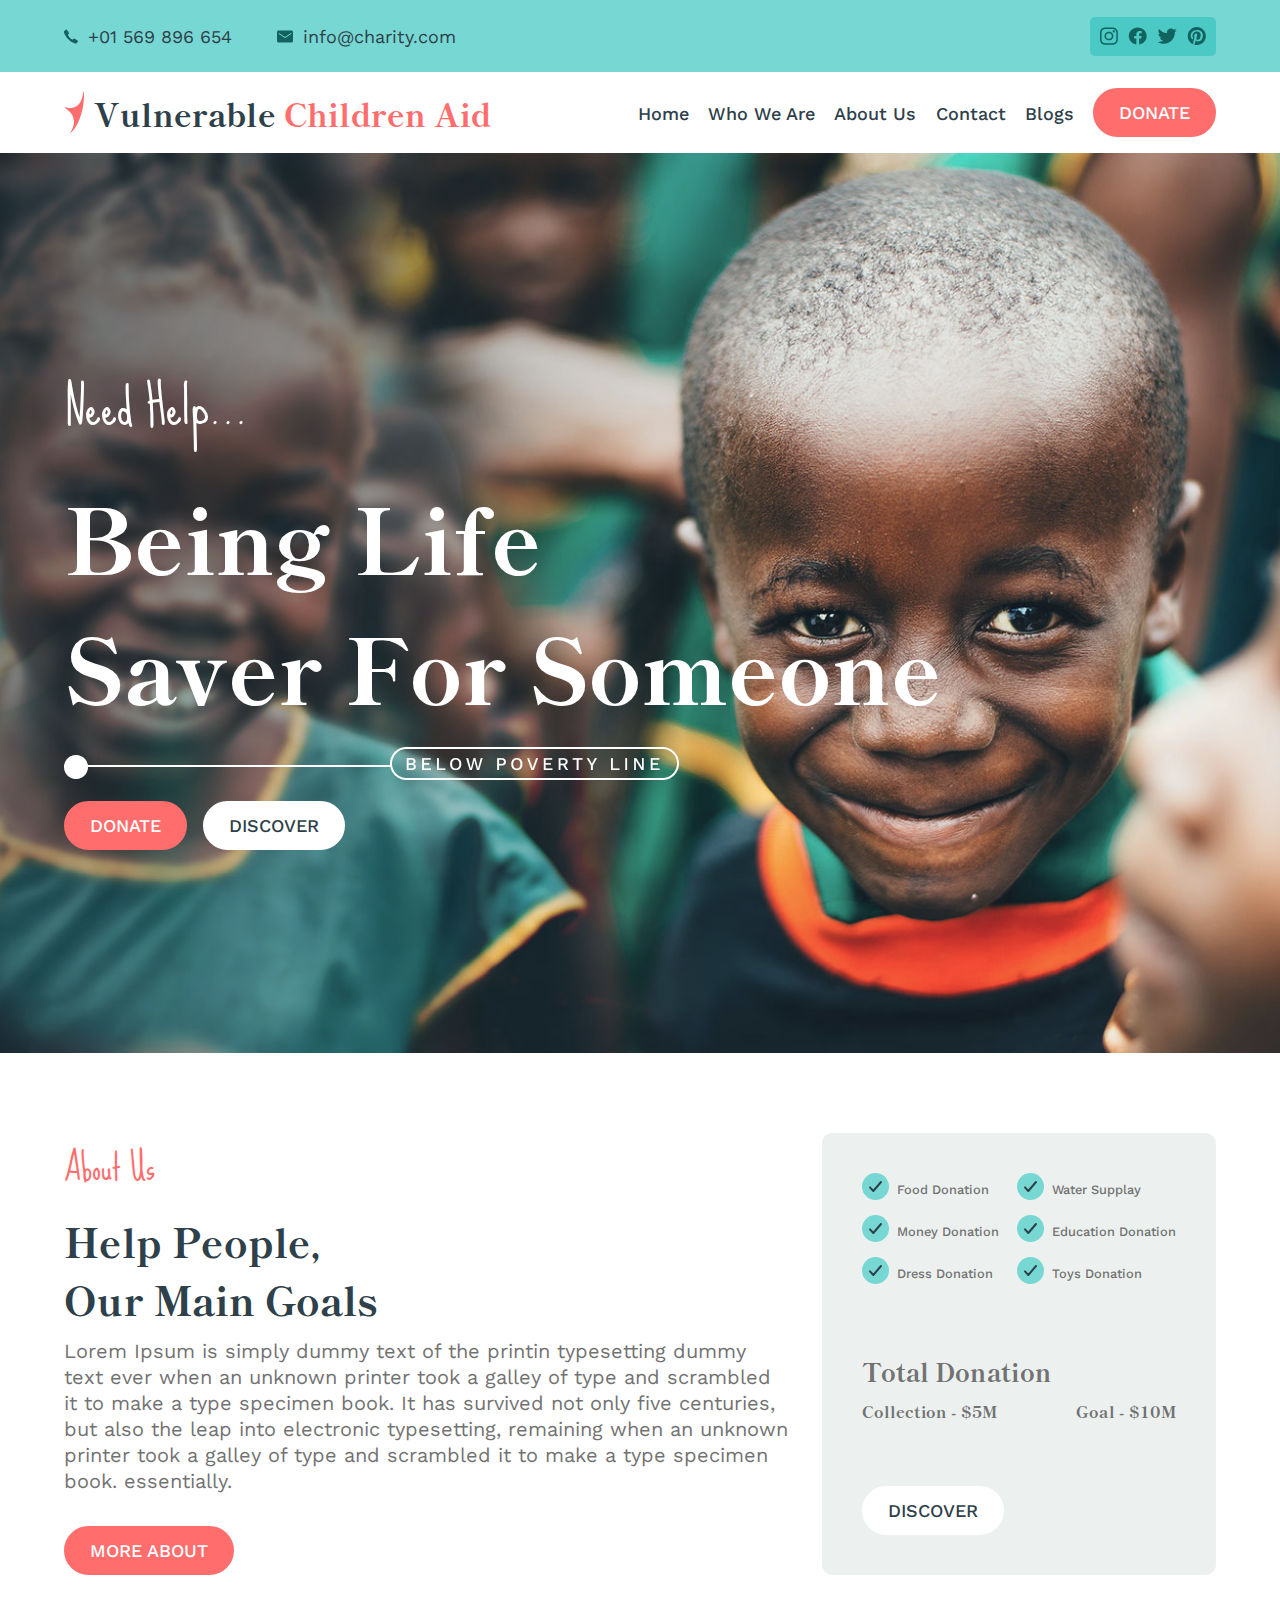
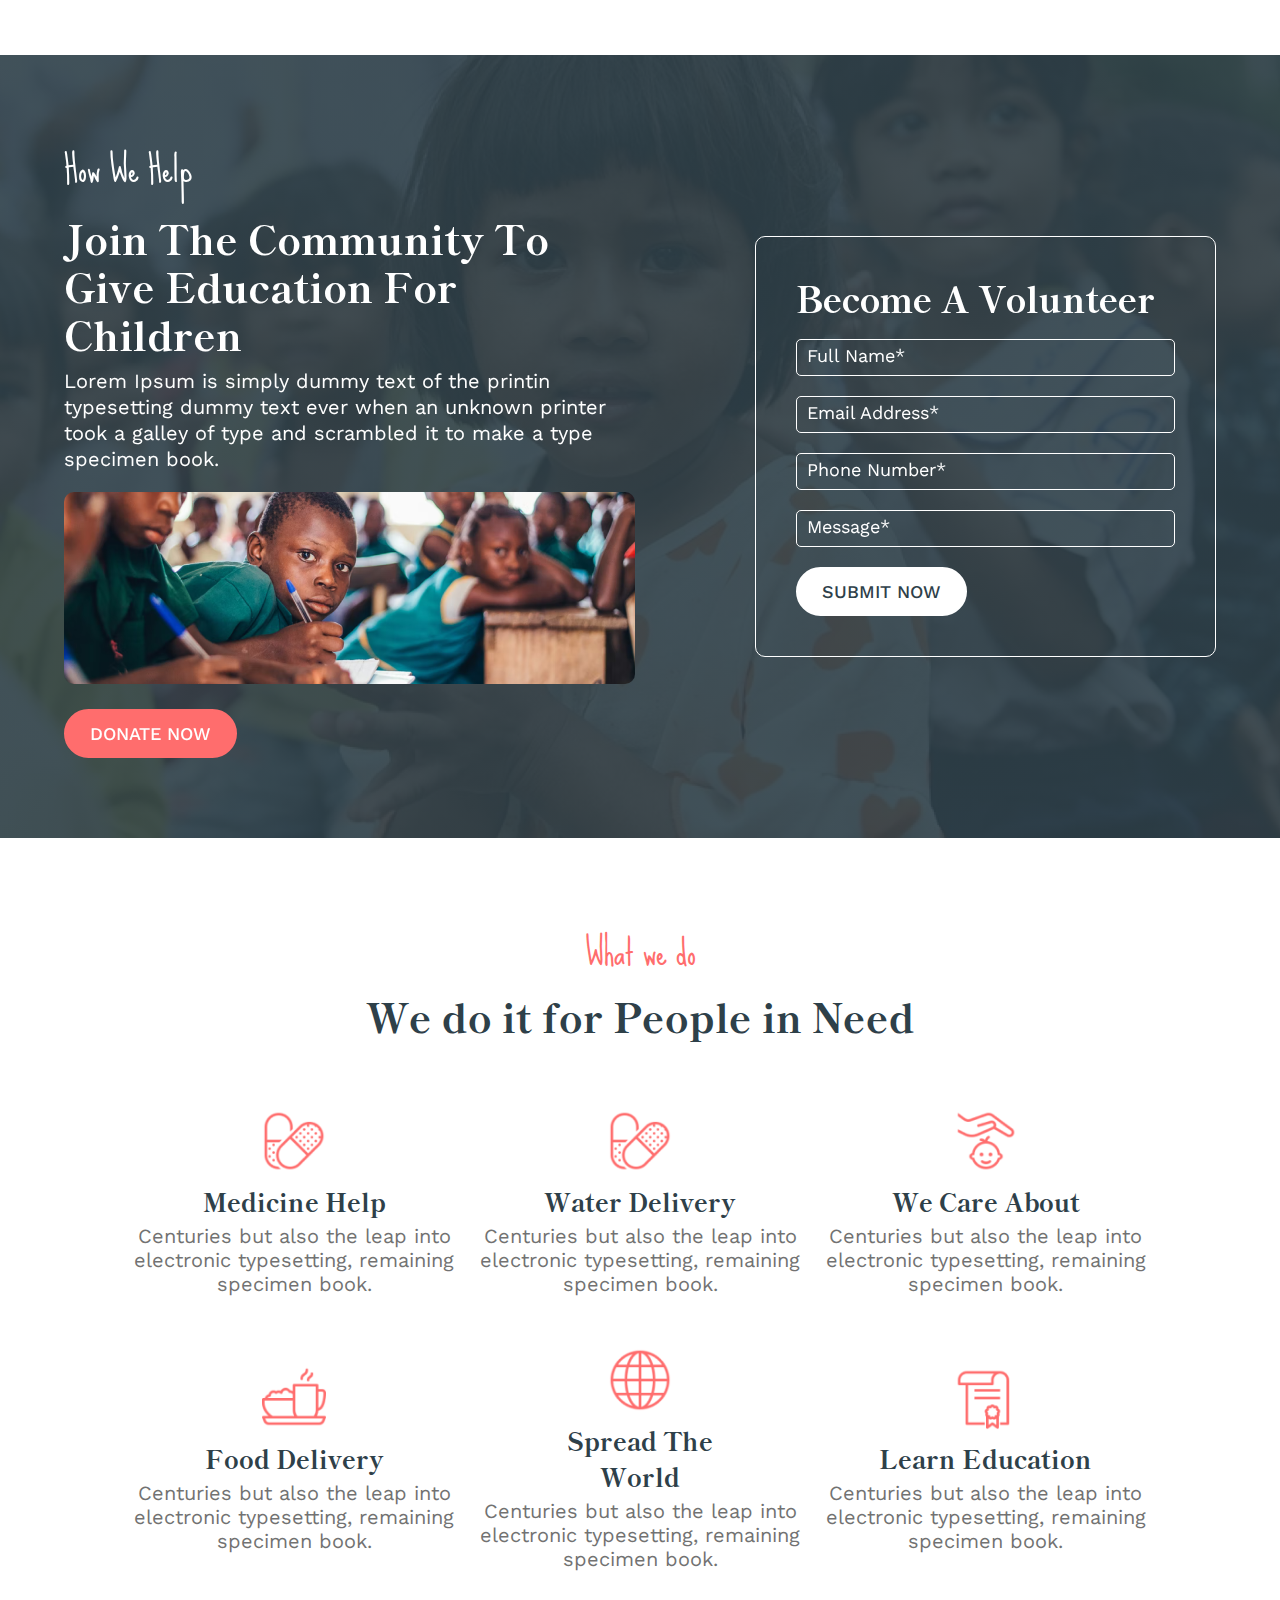
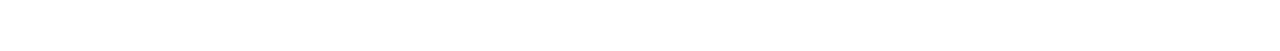
==== index.html @ b89f6ac5 "first commit" ====
<!DOCTYPE html>
<html lang="en">
  <head>
    <meta charset="UTF-8" />
    <meta name="viewport" content="width=device-width, initial-scale=1.0" />
    <title>Vulnearable Children Aid</title>
    <link rel="icon" type="image/x-icon" href="/images/favicon.ico" />
    <!-- Desktop-style file -->
    <link rel="stylesheet" href="./css/style.css" />
    <!-- Mobile-style file -->
    <link rel="stylesheet" href="./css/queries.css" />
  </head>
  <body>
    <!-- Banner -->
    <section class="banner">
      <div class="banner-container container">
        <div class="banner-main">
          <div class="banner-content">
            <img src="./img/call-icon.svg" alt="call-img" />
            <p>+01 569 896 654</p>
          </div>
          <div class="banner-content">
            <img src="./img/chat-icon.svg" alt="chat-icon" />
            <p>info@charity.com</p>
          </div>
        </div>
        <div class="banner-socials">
          <div>
            <img src="./img/Insta.svg" alt="social-icon" />
          </div>
          <div>
            <img src="./img/Fb.svg" alt="social-icon" />
          </div>
          <div>
            <img src="./img/Twiter.svg" alt="social-icon" />
          </div>
          <div>
            <img src="./img/Pintrest.svg" alt="social-icon" />
          </div>
        </div>
      </div>
    </section>
    <!-- Navigation -->
    <nav>
      <div class="navigation container">
        <div class="logo">
          <img src="./img/logo.svg" alt="logo" />
          <p>Vulnerable <span class="logo-span">Children Aid</span></p>
        </div>
        <ul class="nav-list">
          <li><a href="#">Home</a></li>
          <li><a href="#">Who We Are</a></li>
          <li><a href="#">About Us</a></li>
          <li><a href="#">Contact</a></li>
          <li><a href="#">Blogs</a></li>
          <button class="btn_donate">Donate</button>
        </ul>
      </div>
    </nav>
    <!-- header -->
    <header class="header">
      <div class="header-container container">
        <div class="header-preview">
          <p>Need Help...</p>
        </div>
        <div class="header-title">
          <h1>
            Being Life <br />
            Saver For Someone
          </h1>
        </div>
        <div>
          <img src="./img/Poverty.png" alt="image" />
        </div>
        <div class="header-btn">
          <div>
            <button class="btn_donate">Donate</button>
          </div>
          <div>
            <button class="btn_discover">Discover</button>
          </div>
        </div>
      </div>
    </header>
    <!-- About -->
    <section class="about">
      <div class="about-container container">
        <div class="about-content">
          <div class="about-preview">
            <p>About Us</p>
          </div>
          <div class="about-title">
            <h1>
              Help People, <br />
              Our Main Goals
            </h1>
          </div>
          <div class="about-paragraph">
            <div>
              <p>
                Lorem Ipsum is simply dummy text of the printin typesetting
                dummy text ever when an unknown printer took a galley of type
                and scrambled it to make a type specimen book. It has survived
                not only five centuries, but also the leap into electronic
                typesetting, remaining when an unknown printer took a galley of
                type and scrambled it to make a type specimen book. essentially.
              </p>
            </div>
            <div class="about-btn">
              <button class="btn_donate">More About</button>
            </div>
          </div>
        </div>
        <div class="about-donation">
          <div class="about-donation-cont">
            <div class="about-donation-list-cont">
              <div class="about-donation-list">
                <div class="about-donation-item">
                  <div>
                    <img src="./img/checked.svg" alt="checked" />
                  </div>
                  <div>
                    <p>Food Donation</p>
                  </div>
                </div>
                <div class="about-donation-item">
                  <div>
                    <img src="./img/checked.svg" alt="checked" />
                  </div>
                  <div>
                    <p>Money Donation</p>
                  </div>
                </div>
                <div class="about-donation-item">
                  <div>
                    <img src="./img/checked.svg" alt="checked" />
                  </div>
                  <div>
                    <p>Dress Donation</p>
                  </div>
                </div>
              </div>
              <div class="about-donation-list">
                <div class="about-donation-item">
                  <div>
                    <img src="./img/checked.svg" alt="checked" />
                  </div>
                  <div>
                    <p>Water Supplay</p>
                  </div>
                </div>
                <div class="about-donation-item">
                  <div>
                    <img src="./img/checked.svg" alt="checked" />
                  </div>
                  <div>
                    <p>Education Donation</p>
                  </div>
                </div>
                <div class="about-donation-item">
                  <div>
                    <img src="./img/checked.svg" alt="checked" />
                  </div>
                  <div>
                    <p>Toys Donation</p>
                  </div>
                </div>
              </div>
            </div>
            <div class="about-donation-goal">
              <div class="about-donation-goal-title">
                <h1>Total Donation</h1>
              </div>
              <div class="about-donation-goal-paragraph">
                <div>
                  <p>Collection - $5M</p>
                </div>
                <div>
                  <p>Goal - $10M</p>
                </div>
              </div>
            </div>
            <div class="about-donation-btn">
              <button class="btn_discover">Discover</button>
            </div>
          </div>
        </div>
      </div>
    </section>
    <!-- Volunteer -->
    <section class="volunteer">
      <div class="volunteer-container container">
        <div class="volunteer-content">
          <div class="volunteer-preview">
            <p>How We Help</p>
          </div>
          <div class="volunteer-title">
            <h1>Join The Community To Give Education For Children</h1>
          </div>
          <div class="volunteer-paragraph-content">
            <div class="volunteer-paragraph-content-paragraph">
              <p>
                Lorem Ipsum is simply dummy text of the printin typesetting
                dummy text ever when an unknown printer took a galley of type
                and scrambled it to make a type specimen book.
              </p>
            </div>
            <div class="volunteer-paragraph-content-img">
              <img src="./img/volunteer-img.png" alt="volunteer-img" />
            </div>
            <div class="volunteer-paragraph-content-btn">
              <button class="btn_donate">Donate Now</button>
            </div>
          </div>
        </div>
        <div class="volunteer-form">
          <form class="volunteer-form-content">
            <div class="volunteer-form-title">
              <h1>Become A Volunteer</h1>
            </div>
            <div class="volunteer-form-input">
              <input type="text" placeholder="Full Name*" />
            </div>
            <div class="volunteer-form-input">
              <input type="email" placeholder="Email Address*" />
            </div>
            <div class="volunteer-form-input">
              <input type="number" placeholder="Phone Number*" />
            </div>
            <div class="volunteer-form-input">
              <input type="text" placeholder="Message*" />
            </div>
            <div class="volunteer-form-btn">
              <button class="btn_discover">Submit Now</button>
            </div>
          </form>
        </div>
      </div>
    </section>
    <!-- What we do -->
    <section class="who">
      <div class="who-container container">
        <div class="who-title">
          <div class="who-preview">
            <p>What we do</p>
          </div>
          <div class="who-title">
            <h1>We do it for People in Need</h1>
          </div>
        </div>
        <div class="who-content">
          <div class="who-content-cont">
            <div class="who-content-cont-img">
              <img src="./img/Icon.png" alt="content-img" />
            </div>
            <div class="who-content-cont-title">
              <h1>Medicine Help</h1>
            </div>
            <div class="who-content-cont-paragraph">
              <p>
                Centuries but also the leap into electronic typesetting,
                remaining specimen book.
              </p>
            </div>
          </div>
          <div class="who-content-cont">
            <div class="who-content-cont-img">
              <img src="./img/Icon.png" alt="content-img" />
            </div>
            <div class="who-content-cont-title">
              <h1>Water Delivery</h1>
            </div>
            <div class="who-content-cont-paragraph">
              <p>
                Centuries but also the leap into electronic typesetting,
                remaining specimen book.
              </p>
            </div>
          </div>
          <div class="who-content-cont">
            <div class="who-content-cont-img">
              <img src="./img/Day Care.png" alt="content-img" />
            </div>
            <div class="who-content-cont-title">
              <h1>We Care About</h1>
            </div>
            <div class="who-content-cont-paragraph">
              <p>
                Centuries but also the leap into electronic typesetting,
                remaining specimen book.
              </p>
            </div>
          </div>
          <div class="who-content-cont">
            <div class="who-content-cont-img">
              <img src="./img/Food Bar.png" alt="content-img" />
            </div>
            <div class="who-content-cont-title">
              <h1>Food Delivery</h1>
            </div>
            <div class="who-content-cont-paragraph">
              <p>
                Centuries but also the leap into electronic typesetting,
                remaining specimen book.
              </p>
            </div>
          </div>
          <div class="who-content-cont">
            <div class="who-content-cont-img">
              <img src="./img/Geography.png" alt="content-img" />
            </div>
            <div class="who-content-cont-title">
              <h1>Spread The World</h1>
            </div>
            <div class="who-content-cont-paragraph">
              <p>
                Centuries but also the leap into electronic typesetting,
                remaining specimen book.
              </p>
            </div>
          </div>
          <div class="who-content-cont">
            <div class="who-content-cont-img">
              <img src="./img/Contract.png" alt="content-img" />
            </div>
            <div class="who-content-cont-title">
              <h1>Learn Education</h1>
            </div>
            <div class="who-content-cont-paragraph">
              <p>
                Centuries but also the leap into electronic typesetting,
                remaining specimen book.
              </p>
            </div>
          </div>
        </div>
      </div>
    </section>
  </body>
</html>
---- css/style.css ----
@import url('https://fonts.googleapis.com/css2?family=Shippori+Mincho:wght@400;500;600;700;800&family=Sue+Ellen+Francisco&family=Work+Sans:wght@100;200;300;400;500;600;700;800;900&display=swap');

:root {
    --white: #fff;
    --orange: #FF6D6D;
    --cyan: #77D7D3;
    --mid-cyan: #4BC9C4;
    --black: #2E4049;
    --black-secondary: #727272;
    --grey-100: #F1EEEC;
    --grey-200: #ECF1F0;
    --grey-300: #F2F2F2;
    --thick-grey: #727272;
}

* {
    margin: 0;
    padding: 0;
    box-sizing: border-box;
}

body {
    width: 100%;
    height: 100%;
    font-size: 1.25rem;
    font-family: 'Work Sans', serif;
    background-color: var(--white);
}

li,
a {
    text-decoration: none;
    list-style: none;
}

/* Utilities */
.container {
    width: 90%;
    margin: 0 auto;
}

.logo {
    display: flex;
    align-items: center;
    gap: 10px;
    color: #2E4049;
    font-family: Shippori Mincho;
    font-size: 2rem;
    font-style: normal;
    font-weight: 800;
}

.logo-span {
    color: var(--orange);
}

/* Banner */
.banner {
    background-color: var(--cyan);
    height: 4.5rem;
    display: flex;
    align-items: center;
}

.banner-container {
    display: flex;
    justify-content: space-between;
    align-items: center;
}

.banner-main {
    display: flex;
    gap: 2.8125rem;
}

.banner-content {
    display: flex;
    align-items: center;
    cursor: pointer;
    gap: 10px;
}

.banner-content p {
    font-size: 1.125rem;
    font-weight: 400;
    color: var(--black);
}

.banner-socials {
    background-color: var(--mid-cyan);
    display: flex;
    align-items: center;
    padding: 10px;
    border-radius: 5px;
    gap: 10px;
    height: 100%;
}

.banner-socials div {
    display: flex;
    cursor: pointer;
    align-items: center;
}

/* Navigation */
nav {
    display: flex;
    /* align-items: center; */
    background-color: var(--white);
    padding: 1rem 0rem;
}

.navigation {
    display: flex;
    justify-content: space-between;
    /* align-items: center; */
}

.nav-list {
    display: flex;
    gap: 1.2rem;
    align-items: center;
}

.nav-list li a {
    color: var(--black);
    font-family: Work Sans;
    font-size: 1.125rem;
    font-style: normal;
    font-weight: 500;
}

.nav-list li a:hover {
    color: var(--orange);
}

/* header */
.header {
    background-image: url('../img/Background\ Image.png');
    background-size: cover;
    background-position: center;
    height: 100vh;
    display: flex;
    align-items: center;
}

.header-container {
    display: flex;
    flex-direction: column;
    gap: 1rem;
}

.header-preview p {
    color: var(--white);
    font-family: Sue Ellen Francisco;
    font-size: 3.125rem;
    font-style: normal;
    font-weight: 400;
}

.header-title h1 {
    color: var(--white);
    font-family: Shippori Mincho;
    font-size: 5.625rem;
    font-style: normal;
    font-weight: 800;
}

.header-btn {
    display: flex;
    gap: 1rem;
}

/* About section */
.about {
    padding: 5rem 0rem;
    display: flex;
    align-items: center;
    background-color: var(--white);
}

.about-container {
    display: flex;
    justify-content: space-between;
    gap: 2rem;
}

.about-content {
    display: flex;
    flex-direction: column;
    gap: 10px;
    width: 65%;
}

.about-preview p {
    color: var(--orange);
    font-family: Sue Ellen Francisco;
    font-size: 2.1875rem;
    font-style: normal;
    font-weight: 400;
}

.about-title h1 {
    color: var(--black);
    font-family: Shippori Mincho;
    font-size: 2.5rem;
    font-style: normal;
    font-weight: 800;
}

.about-paragraph {
    display: flex;
    flex-direction: column;
    align-items: flex-start;
    gap: 2rem;
}

.about-paragraph p {
    color: var(--black-secondary);
    font-family: Work Sans;
    font-size: 1.25rem;
    font-style: normal;
    font-weight: 400;
    line-height: 130%;
}

.about-donation-goal {
    display: flex;
    flex-direction: column;
    width: 100%;
    gap: 10px;
}

.about-donation-goal-title h1 {
    color: var(--black-secondary);
    font-family: Shippori Mincho;
    font-size: 1.5625rem;
    font-style: normal;
    font-weight: 800;
}

.about-donation-goal-paragraph {
    display: flex;
    justify-content: space-between;
    color: #4BC9C4;
    width: 100%;
}

.about-donation-goal-paragraph p {
    color: var(--black-secondary);
    font-family: Shippori Mincho;
    font-size: 1rem;
    font-style: normal;
    font-weight: 800;
}

.about-donation {
    display: flex;
    flex-direction: column;
    background-color: var(--grey-200);
    border-radius: 10px;
    width: 35%;
    padding: 2.5rem;
}

.about-donation-cont {
    display: flex;
    flex-direction: column;
    align-items: start;
    justify-content: space-between;
    width: 100%;
    height: 100%;
}

.about-donation-list-cont {
    display: flex;
    align-items: center;
    justify-content: space-between;
    width: 100%;
}

.about-donation-list {
    display: flex;
    flex-direction: column;
    gap: 10px;
}

.about-donation-item {
    display: flex;
    align-items: center;
    gap: 0.5rem;
}

.about-donation-item div p {
    color: var(--black-secondary);
    font-family: Work Sans;
    font-size: 0.8rem;
    font-style: normal;
    font-weight: 500;
    word-wrap: none;
}

/* Volunteer */
.volunteer {
    padding: 5rem 0rem;
    display: flex;
    align-items: center;
    justify-content: space-between;
    background: linear-gradient(rgba(46, 64, 73, 0.91), rgba(46, 64, 73, 0.91)),
        url('../img/volunteer-bg.png') center/cover;
    backdrop-filter: blur(20.5px);
}

.volunteer-container {
    display: flex;
    align-items: center;
    justify-content: space-between;
    gap: 2rem;
}

.volunteer-content {
    display: flex;
    flex-direction: column;
    gap: 10px;
    width: 49.5%;
}

.volunteer-preview p {
    color: var(--white);
    font-family: Sue Ellen Francisco;
    font-size: 2.1875rem;
    font-style: normal;
    font-weight: 400;
}

.volunteer-title h1 {
    color: var(--white);
    font-family: Shippori Mincho;
    font-size: 2.5rem;
    font-style: normal;
    font-weight: 800;
    line-height: 120%;
}

.volunteer-paragraph-content {
    display: flex;
    flex-direction: column;
    gap: 20px;
}

.volunteer-paragraph-content-paragraph p {
    color: var(--white);
    font-family: Work Sans;
    font-size: 1.25rem;
    font-style: normal;
    font-weight: 400;
    line-height: 130%;
}

.volunteer-paragraph-content-img img {
    border-radius: 10px;
}

.volunteer-form {
    border: 1px solid #FFF;
    border-radius: 10px;
    padding: 2.5rem;
    width: 40%;
    display: flex;
    flex-direction: column;
}

.volunteer-form-content {
    width: 100%;
    height: 100%;
    display: flex;
    flex-direction: column;
    justify-content: space-between;
    gap: 20px;

}

.volunteer-form-title h1 {
    color: var(--white);
    font-family: Shippori Mincho;
    font-size: 2.1875rem;
    font-style: normal;
    font-weight: 800;
    line-height: 120%;
}

.volunteer-form-input input {
    width: 100%;
    color: var(--white);
    border: 1px solid var(--white);
    background: transparent;
    padding: 10px;
    border-radius: 5px;
}

.volunteer-form-input input::placeholder {
    color: var(--white);
    font-family: Work Sans;
    font-size: 1.125rem;
    font-style: normal;
    font-weight: 400;
    line-height: 130%;
}


/* What we do */
.who {
    padding: 5rem 0rem;
    display: flex;
    align-items: center;
    background-color: var(--white);
}

.who-container {
    display: flex;
    flex-direction: column;
    justify-content: space-between;
    gap: 4rem;
    align-items: center;
    text-align: center;
}

.who-title {
    display: flex;
    flex-direction: column;
    align-items: center;
}

.who-preview p {
    color: var(--orange);
    font-family: Sue Ellen Francisco;
    font-size: 2.1875rem;
    font-style: normal;
    font-weight: 400;
}

.who-title h1 {
    color: var(--black);
    font-family: Shippori Mincho;
    font-size: 2.5rem;
    font-style: normal;
    font-weight: 800;
}

.who-content {
    display: flex;
    justify-content: space-between;
    align-items: center;
    text-align: center;
    gap: 3.25rem;
    flex-wrap: wrap;
    width: 80%;
}

.who-content-cont {
    display: flex;
    flex-direction: column;
    justify-content: center;
    align-items: center;
    text-align: center;
    gap: 5px;
    width: 25%;
}

.who-content-cont-img img {
    width: 4rem;
}

.who-content-cont-title h1 {
    color: var(--black);
    text-align: center;
    font-family: Shippori Mincho;
    font-size: 1.5625rem;
    font-style: normal;
    font-weight: 800;
}

.who-content-cont-paragraph p {
    color: var(--black-secondary);
    text-align: center;
    font-family: Work Sans;
    font-size: 1.25rem;
    font-style: normal;
    font-weight: 400;
    width: 21.75rem;
}



/* Button */
.btn_donate {
    background-color: var(--orange);
    border-radius: 100px;
    border: 2px solid var(--orange);
    padding: 12px 24px;
    color: var(--white);
    font-family: Work Sans;
    font-size: 1.125rem;
    font-style: normal;
    font-weight: 500;
    text-transform: uppercase;
}

.btn_donate:hover {
    border: 2px solid var(--orange);
    color: var(--orange);
    background-color: transparent;
}

.btn_discover {
    background-color: var(--white);
    border-radius: 100px;
    border: 2px solid var(--white);
    padding: 12px 24px;
    color: var(--black);
    font-family: Work Sans;
    font-size: 1.125rem;
    font-style: normal;
    font-weight: 500;
    text-transform: uppercase;
}

.btn_discover:hover {
    border: 2px solid var(--orange);
    color: var(--orange);
    background-color: transparent;
}
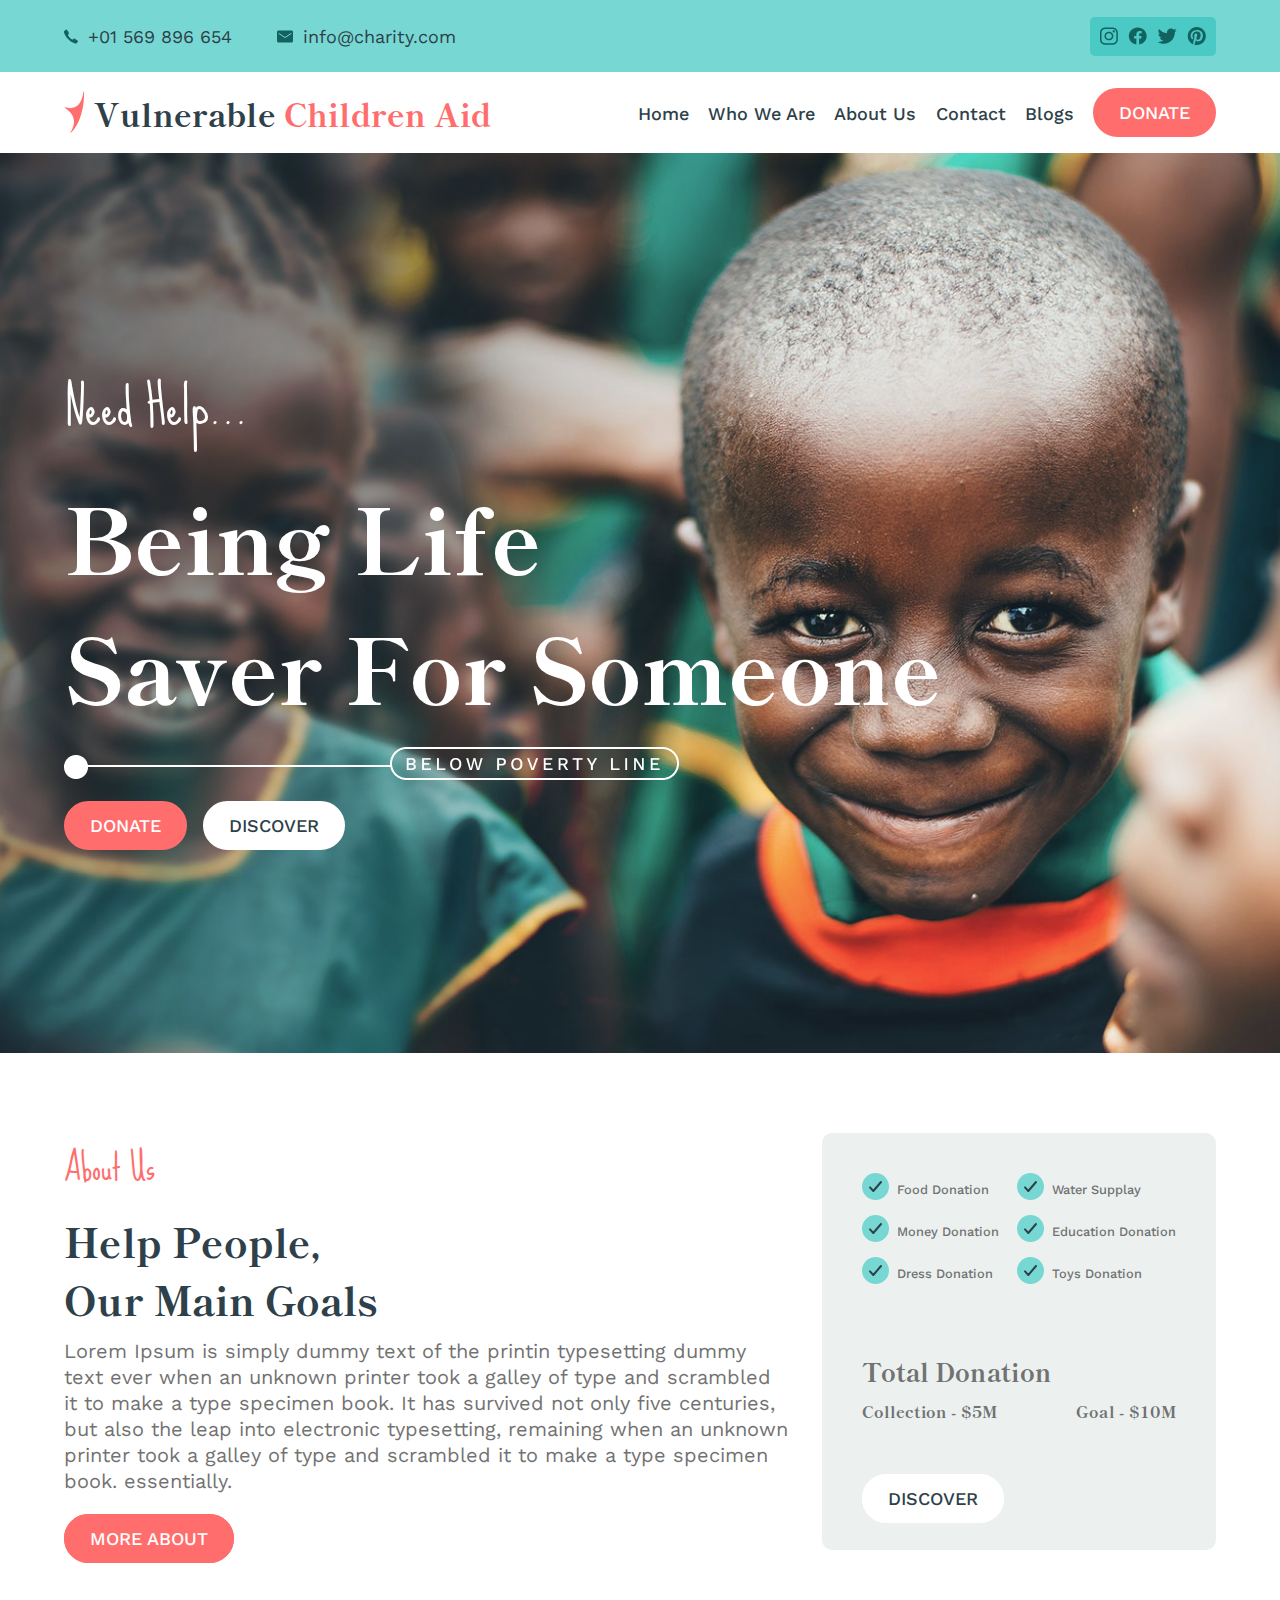
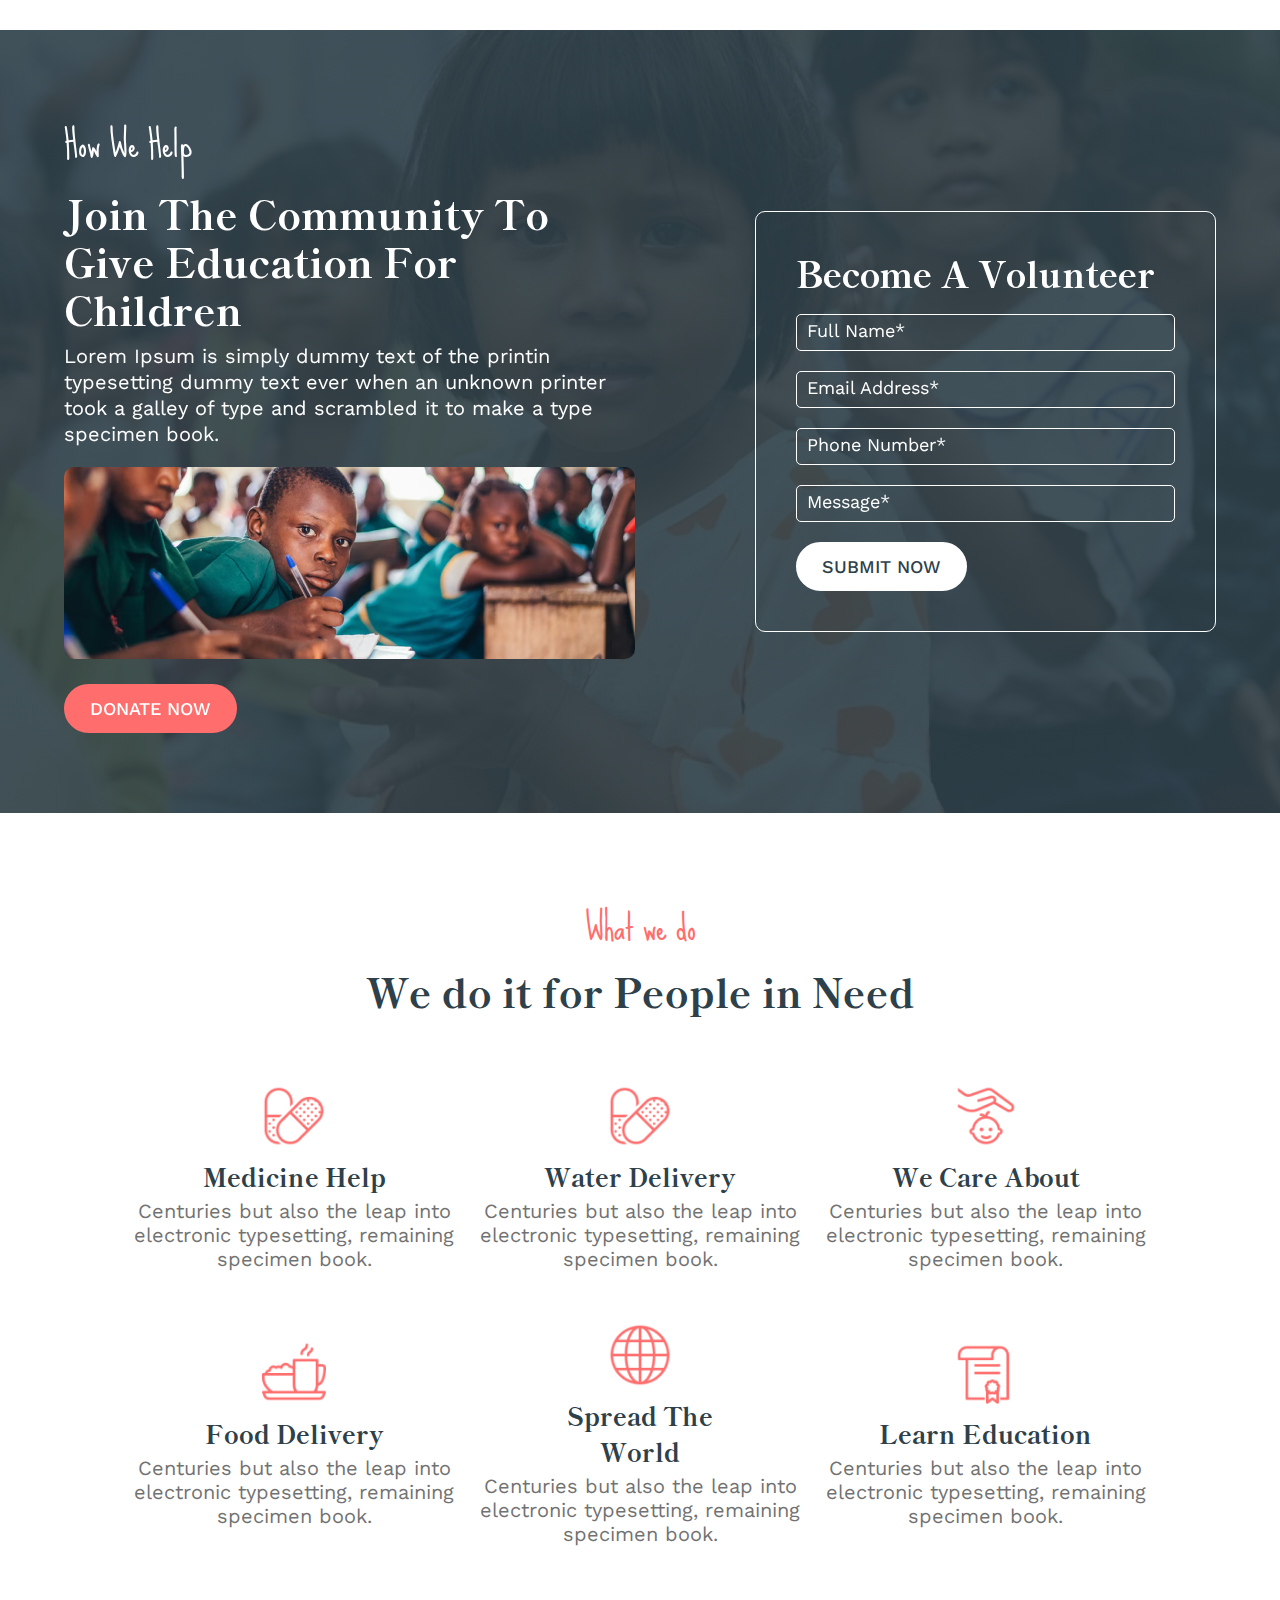
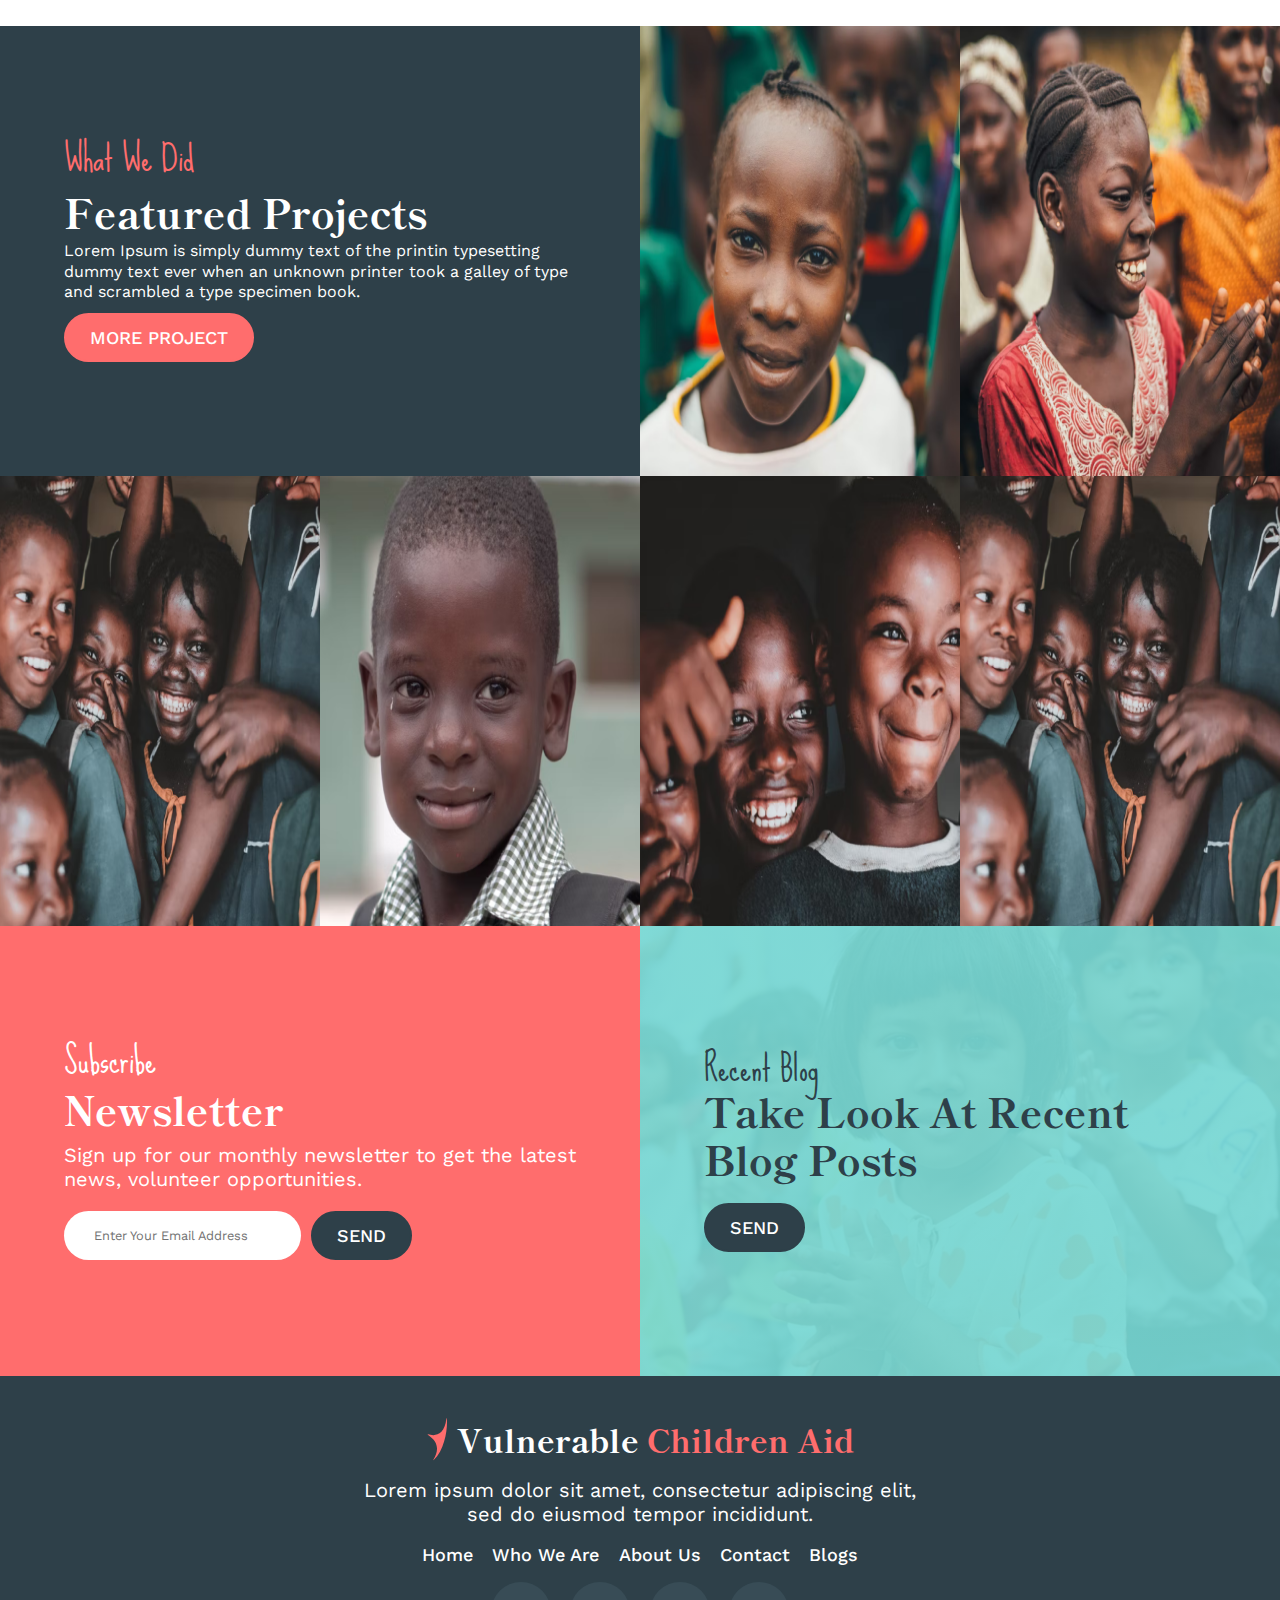
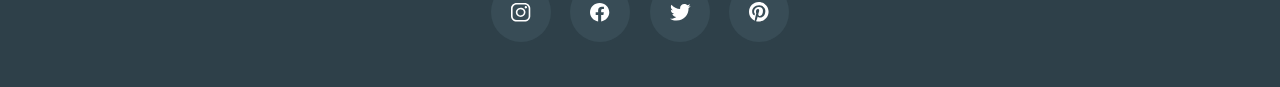
==== commit 6b199ec5: "halfway done with the home page" ====
--- a/index.html
+++ b/index.html
@@ -4,7 +4,7 @@
     <meta charset="UTF-8" />
     <meta name="viewport" content="width=device-width, initial-scale=1.0" />
     <title>Vulnearable Children Aid</title>
-    <link rel="icon" type="image/x-icon" href="/images/favicon.ico" />
+    <link rel="icon" type="image/x-icon" href="./img/favicon.png" />
     <!-- Desktop-style file -->
     <link rel="stylesheet" href="./css/style.css" />
     <!-- Mobile-style file -->
@@ -48,9 +48,9 @@
           <p>Vulnerable <span class="logo-span">Children Aid</span></p>
         </div>
         <ul class="nav-list">
-          <li><a href="#">Home</a></li>
+          <li><a href="#home">Home</a></li>
           <li><a href="#">Who We Are</a></li>
-          <li><a href="#">About Us</a></li>
+          <li><a href="#about">About Us</a></li>
           <li><a href="#">Contact</a></li>
           <li><a href="#">Blogs</a></li>
           <button class="btn_donate">Donate</button>
@@ -58,7 +58,7 @@
       </div>
     </nav>
     <!-- header -->
-    <header class="header">
+    <header class="header" id="home">
       <div class="header-container container">
         <div class="header-preview">
           <p>Need Help...</p>
@@ -83,7 +83,7 @@
       </div>
     </header>
     <!-- About -->
-    <section class="about">
+    <section class="about" id="about">
       <div class="about-container container">
         <div class="about-content">
           <div class="about-preview">
@@ -107,7 +107,7 @@
               </p>
             </div>
             <div class="about-btn">
-              <button class="btn_donate">More About</button>
+              <a href="./about.html" class="btn_donate"> More About </a>
             </div>
           </div>
         </div>
@@ -181,7 +181,7 @@
               </div>
             </div>
             <div class="about-donation-btn">
-              <button class="btn_discover">Discover</button>
+              <a href="./about.html" class="btn_discover">Discover</a>
             </div>
           </div>
         </div>
@@ -336,5 +336,121 @@
         </div>
       </div>
     </section>
+    <section class="featured">
+      <div class="featured-container container">
+        <div class="featured-content">
+          <div class="featured-paragraph">
+            <div class="featured-preview">
+              <p>What We Did</p>
+            </div>
+            <div class="featured-title">
+              <h1>Featured Projects</h1>
+              <p>
+                Lorem Ipsum is simply dummy text of the printin typesetting
+                dummy text ever when an unknown printer took a galley of type
+                and scrambled a type specimen book.
+              </p>
+            </div>
+            <div class="featured-btn">
+              <button class="btn_donate">More Project</button>
+            </div>
+          </div>
+          <div class="featured-gallery">
+            <div>
+              <img src="./img/gallery-1.png" alt="gallery-img" />
+            </div>
+            <div>
+              <img src="./img/gallery-2.png" alt="gallery-img" />
+            </div>
+          </div>
+        </div>
+        <div class="featured-img">
+          <div class="featured-gallery">
+            <div>
+              <img src="./img/gallery-3.png" alt="gallery-img" />
+            </div>
+            <div>
+              <img src="./img/gallery-4.png" alt="gallery-img" />
+            </div>
+          </div>
+          <div class="featured-gallery">
+            <div>
+              <img src="./img/gallery-5.png" alt="gallery-img" />
+            </div>
+            <div>
+              <img src="./img/gallery-1.png" alt="gallery-img" />
+            </div>
+          </div>
+        </div>
+      </div>
+    </section>
+    <!-- Newsletter and Blog -->
+    <section class="newsletter">
+      <div class="newsletter-container container">
+        <div class="newsletter-div">
+          <div class="newsletter-preview">
+            <p>Subscribe</p>
+          </div>
+          <div class="newsletter-title">
+            <h1>Newsletter</h1>
+            <p>
+              Sign up for our monthly newsletter to get the latest news,
+              volunteer opportunities.
+            </p>
+          </div>
+          <div class="newsletter-form">
+            <input type="email" placeholder="Enter Your Email Address" />
+            <button class="btn_letter">Send</button>
+          </div>
+        </div>
+        <div class="blog-div">
+          <div class="blog-div-preview">
+            <p>Recent Blog</p>
+          </div>
+          <div class="blog-div-title">
+            <h1>Take Look At Recent Blog Posts</h1>
+          </div>
+          <div class="blog-div-btn">
+            <button class="btn_letter">Send</button>
+          </div>
+        </div>
+      </div>
+    </section>
+    <!-- footer -->
+    <footer class="footer">
+      <div class="footer-container container">
+        <div class="footer-logo logo">
+          <img src="./img/logo.svg" alt="logo" />
+          <p>Vulnerable <span class="logo-span">Children Aid</span></p>
+        </div>
+        <div class="footer-paragraph">
+          <p>
+            Lorem ipsum dolor sit amet, consectetur adipiscing elit, <br />
+            sed do eiusmod tempor incididunt.
+          </p>
+        </div>
+        <div class="footer-link">
+          <li><a href="#">Home</a></li>
+          <li><a href="#">Who We Are</a></li>
+          <li><a href="#">About Us</a></li>
+          <li><a href="#">Contact</a></li>
+          <li><a href="#">Blogs</a></li>
+        </div>
+        <div class="footer-socials">
+          <div>
+            <img src="./img/1.svg" alt="footer-social" />
+          </div>
+          <div>
+            <img src="./img/2.svg" alt="footer-social" />
+          </div>
+          <div>
+            <img src="./img/3.svg" alt="footer-social" />
+          </div>
+          <div>
+            <img src="./img/4.svg" alt="footer-social" />
+          </div>
+        </div>
+      </div>
+    </footer>
   </body>
 </html>
--- a/css/style.css
+++ b/css/style.css
@@ -7,6 +7,7 @@
     --mid-cyan: #4BC9C4;
     --black: #2E4049;
     --black-secondary: #727272;
+    --black-footer: #384C56;
     --grey-100: #F1EEEC;
     --grey-200: #ECF1F0;
     --grey-300: #F2F2F2;
@@ -31,6 +32,7 @@
 a {
     text-decoration: none;
     list-style: none;
+    color: none;
 }
 
 /* Utilities */
@@ -407,7 +409,6 @@
     line-height: 130%;
 }
 
-
 /* What we do */
 .who {
     padding: 5rem 0rem;
@@ -490,9 +491,266 @@
     width: 21.75rem;
 }
 
+/* Featured */
+.featured {
+    display: flex;
+    height: 100vh;
+    display: flex;
+    align-items: center;
+}
+
+.featured-container {
+    display: flex;
+    justify-content: space-between;
+    align-items: center;
+    height: 100%;
+    width: 100%;
+}
+
+.featured-content {
+    height: 100%;
+    width: 50%;
+    display: flex;
+    justify-content: center;
+    flex-direction: column;
+}
+
+.featured-paragraph {
+    display: flex;
+    flex-direction: column;
+    justify-content: center;
+    gap: 10px;
+    background-color: var(--black);
+    height: 50%;
+    width: 100%;
+    padding: 4rem;
+}
+
+.featured-title {
+    display: flex;
+    flex-direction: column;
+    gap: 5px;
+}
+
+.featured-title h1 {
+    color: var(--white);
+    font-family: Shippori Mincho;
+    font-size: 2.5rem;
+    font-style: normal;
+    font-weight: 800;
+    line-height: 120%;
+}
+
+.featured-title p {
+    color: var(--white);
+    font-family: Work Sans;
+    font-size: 1rem;
+    font-style: normal;
+    font-weight: 400;
+    line-height: 130%;
+}
+
+.featured-preview p {
+    color: var(--orange);
+    font-family: Sue Ellen Francisco;
+    font-size: 2.1875rem;
+    font-style: normal;
+    font-weight: 400;
+    line-height: 108.3%;
+}
+
+.featured-img {
+    height: 100%;
+    width: 50%;
+    display: flex;
+    justify-content: center;
+    flex-direction: column;
+}
+
+.featured-gallery {
+    display: flex;
+    justify-content: stretch;
+    height: 50%;
+    width: 100%;
+}
+
+.featured-gallery img {
+    width: 100%;
+    height: 100%;
+}
+
+/* Newsletter */
+.newsletter {
+    height: 50vh;
+    display: flex;
+    align-items: center;
+}
+
+.newsletter-container {
+    display: flex;
+    justify-content: space-between;
+    align-items: center;
+    height: 100%;
+    width: 100%;
+}
+
+.newsletter-div {
+    background-color: var(--orange);
+    height: 100%;
+    width: 50%;
+    padding: 4rem;
+    display: flex;
+    justify-content: center;
+    flex-direction: column;
+}
+
+.newsletter-preview p {
+    color: var(--white);
+    font-family: Sue Ellen Francisco;
+    font-size: 2.1875rem;
+    font-style: normal;
+    font-weight: 400;
+    line-height: 108.3%;
+}
+
+.newsletter-title {
+    display: flex;
+    flex-direction: column;
+    gap: 5px;
+    padding-bottom: 20px;
+}
+
+.newsletter-title h1 {
+    color: var(--white);
+    font-family: Shippori Mincho;
+    font-size: 2.5rem;
+    font-style: normal;
+    font-weight: 800;
+}
+
+.newsletter-title p {
+    color: var(--white);
+    font-family: Work Sans;
+    font-size: 1.25rem;
+    font-style: normal;
+    font-weight: 400;
+}
+
+.newsletter-form {
+    display: flex;
+    gap: 10px;
+}
+
+.newsletter-form input {
+    border-radius: 100px;
+    padding: 10px 30px;
+    border: none;
+}
+
+.newsletter-form input::placeholder {
+    color: var(--black-secondary);
+    font-family: Work Sans;
+    font-size: 0.8rem;
+    font-style: normal;
+    font-weight: 400;
+}
+
+.blog-div {
+    background-color: blue;
+    height: 100%;
+    width: 50%;
+    padding: 4rem;
+    background: linear-gradient(rgba(119, 215, 211, 0.93), rgba(119, 215, 211, 0.93)),
+        url('../img/volunteer-bg.png') center/cover;
+    display: flex;
+    justify-content: center;
+    flex-direction: column;
+}
+
+.blog-div-preview p {
+    color: var(--black);
+    font-family: Sue Ellen Francisco;
+    font-size: 2.1875rem;
+    font-style: normal;
+    font-weight: 400;
+    line-height: 108.3%;
+}
+
+.blog-div-title h1 {
+    color: var(--black);
+    font-family: Shippori Mincho;
+    font-size: 2.5rem;
+    font-style: normal;
+    font-weight: 800;
+    line-height: 120%;
+    padding-bottom: 20px;
+}
+
+/* footer */
+.footer {
+    background-color: var(--black);
+    padding: 2.5rem 0rem;
+    display: flex;
+    justify-content: center;
+    align-items: center;
+    color: var(--white);
+}
+
+.footer-container {
+    display: flex;
+    justify-content: center;
+    flex-direction: column;
+    align-items: center;
+    gap: 1rem;
+}
+
+.footer-logo p {
+    color: var(--white);
+}
+
+.footer-paragraph p {
+    text-align: center;
+}
+
+.footer-link {
+    display: flex;
+    gap: 1.2rem;
+    align-items: center;
+    text-align: center;
+}
+
+.footer-link li a {
+    color: var(--white);
+    font-family: Work Sans;
+    font-size: 1.125rem;
+    font-style: normal;
+    font-weight: 500;
+    text-align: center;
+}
+
+.footer-link li a:hover {
+    color: var(--orange);
+}
+
+.footer-socials {
+    display: flex;
+    gap: 1.2rem;
+    align-items: center;
+}
+
+.footer-socials div img {
+    cursor: pointer;
+}
+
+
+
 
 
 /* Button */
+button {
+    cursor: pointer;
+}
+
 .btn_donate {
     background-color: var(--orange);
     border-radius: 100px;
@@ -529,4 +787,23 @@
     border: 2px solid var(--orange);
     color: var(--orange);
     background-color: transparent;
+}
+
+.btn_letter {
+    background-color: var(--black);
+    border-radius: 100px;
+    border: 2px solid var(--black);
+    padding: 12px 24px;
+    color: var(--white);
+    font-family: Work Sans;
+    font-size: 1.125rem;
+    font-style: normal;
+    font-weight: 500;
+    text-transform: uppercase;
+}
+
+.btn_letter:hover {
+    border: 2px solid var(--black);
+    color: var(--black);
+    background-color: transparent;
 }